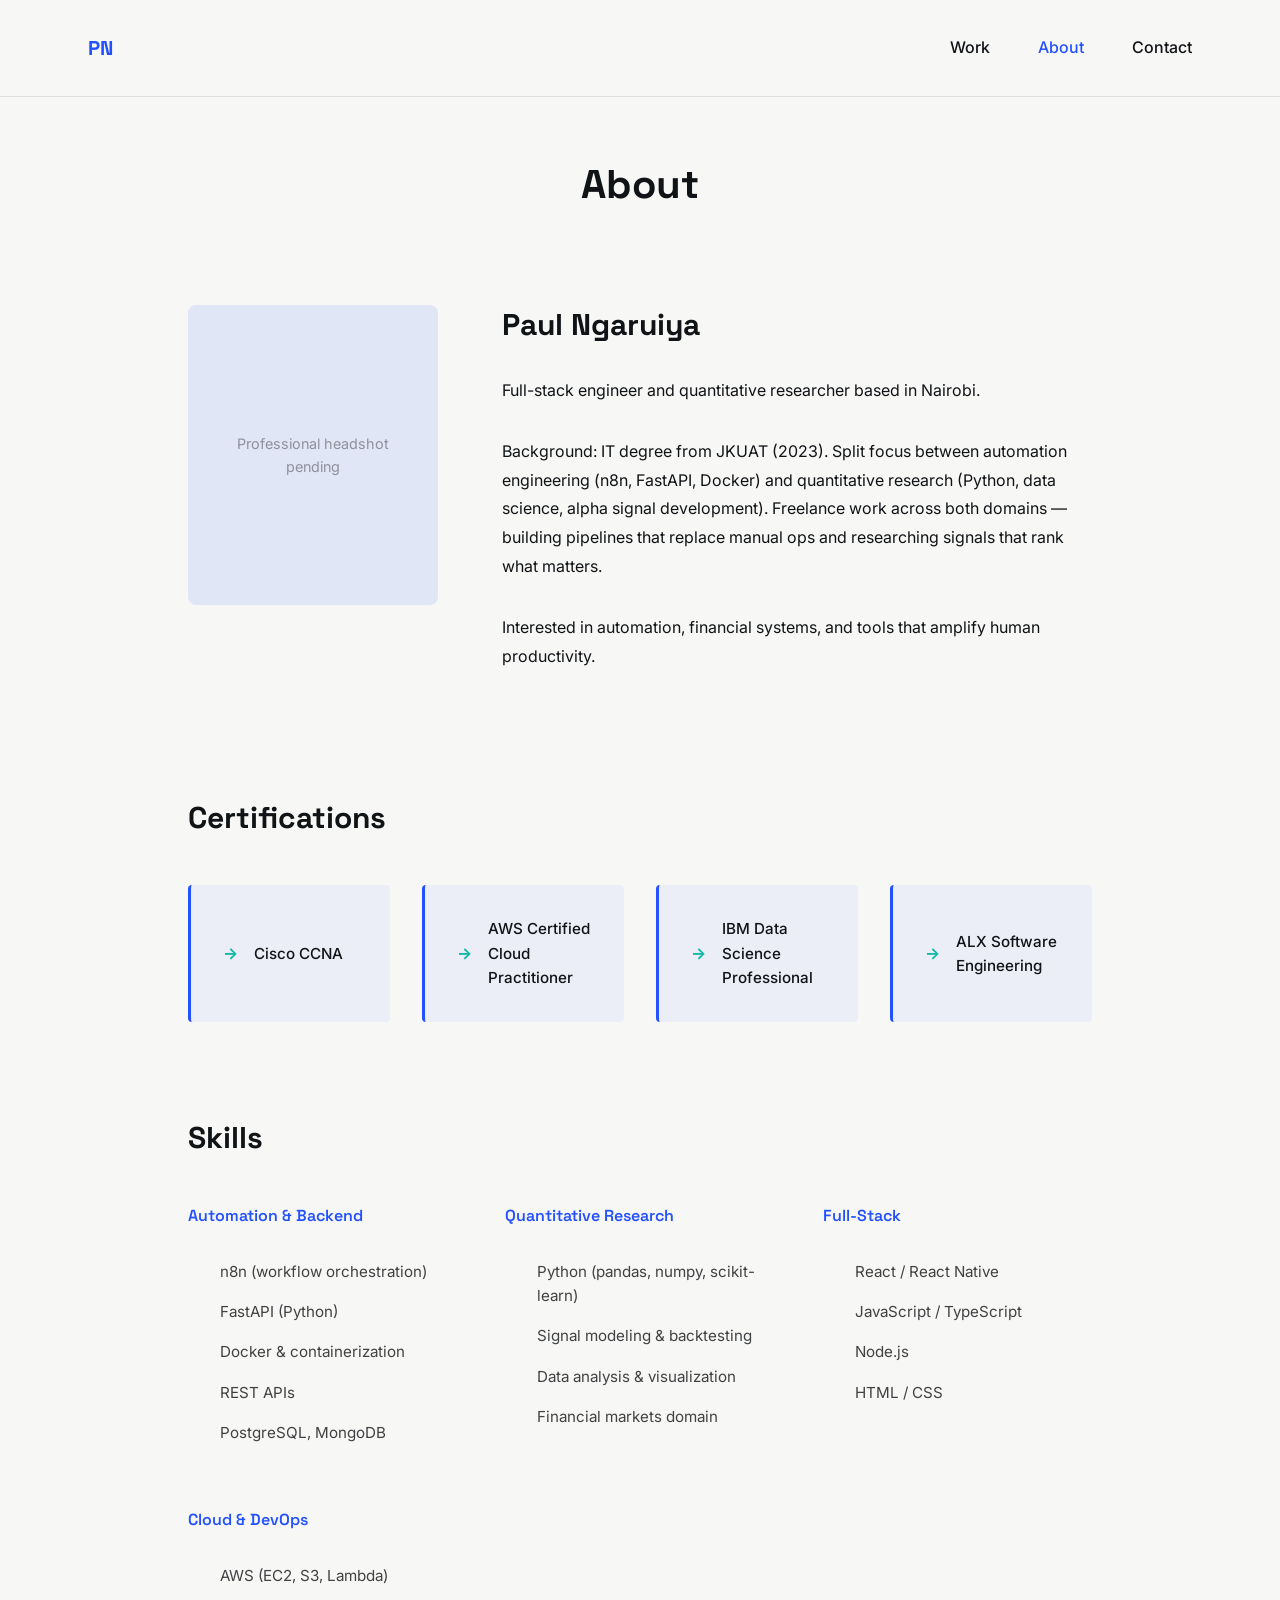
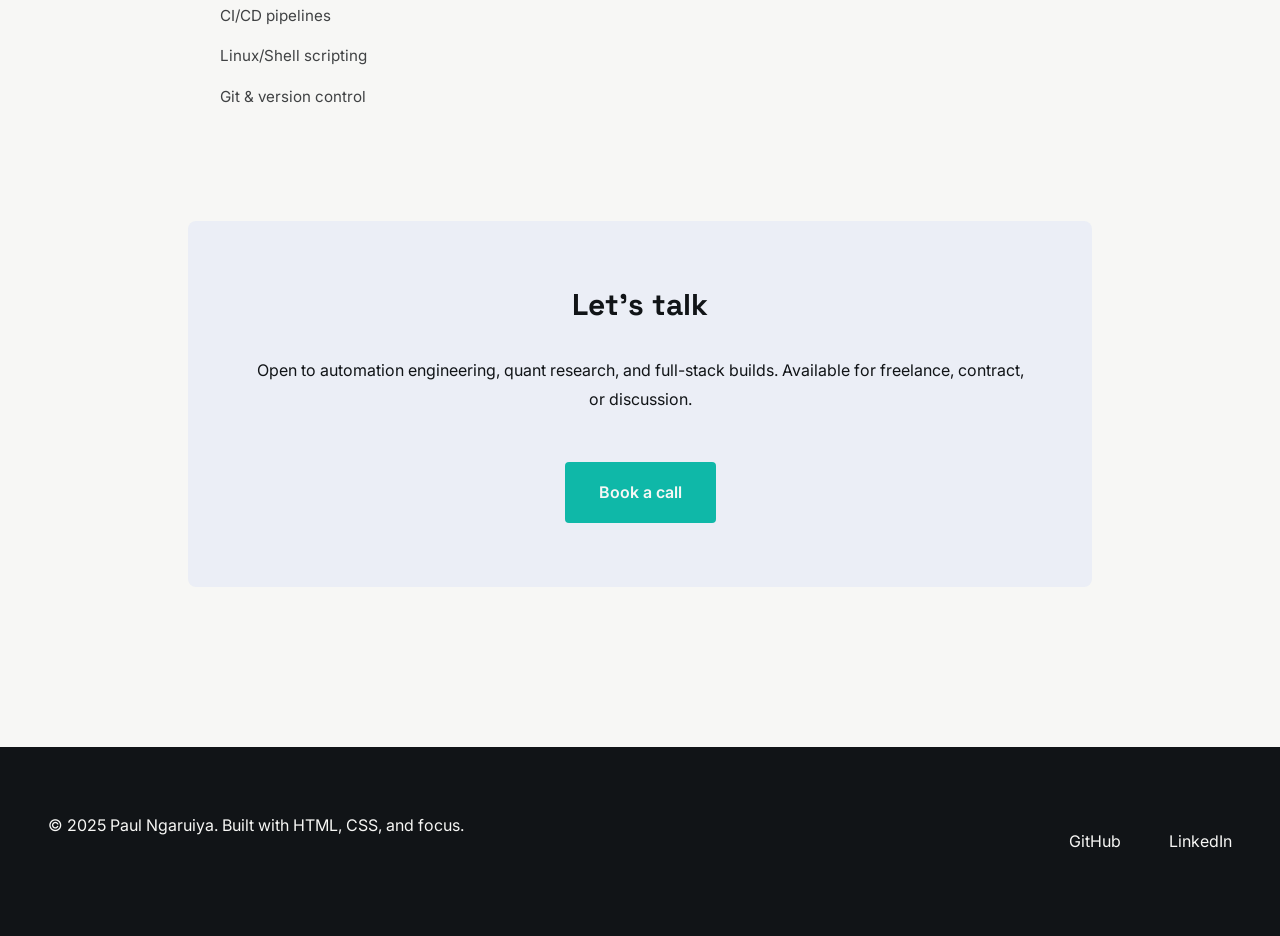
==== about.html @ 65f8c095 "Initial portfolio site structure with HTML, CSS, and assets" ====
<!DOCTYPE html>
<html lang="en">
<head>
    <meta charset="UTF-8">
    <meta name="viewport" content="width=device-width, initial-scale=1.0">
    <title>About — Paul Ngaruiya</title>
    <link rel="preconnect" href="https://fonts.googleapis.com">
    <link rel="preconnect" href="https://fonts.gstatic.com" crossorigin>
    <link href="https://fonts.googleapis.com/css2?family=Inter:wght@400;500;600;700&family=Space+Grotesk:wght@500;600;700&display=swap" rel="stylesheet">
    <link rel="stylesheet" href="css/reset.css">
    <link rel="stylesheet" href="css/theme.css">
    <link rel="stylesheet" href="css/about.css">
</head>
<body>
    <nav class="nav" role="navigation">
        <div class="nav-container">
            <a href="/" class="nav-logo">PN</a>
            <ul class="nav-links">
                <li><a href="/work.html">Work</a></li>
                <li><a href="/about.html" class="active">About</a></li>
                <li><a href="/contact.html">Contact</a></li>
            </ul>
        </div>
    </nav>

    <main class="about-container">
        <header class="about-header">
            <h1>About</h1>
        </header>

        <section class="bio-section">
            <div class="bio-photo-placeholder">Professional headshot pending</div>
            <div class="bio-text">
                <h2>Paul Ngaruiya</h2>
                <p>Full-stack engineer and quantitative researcher based in Nairobi.</p>
                <p>Background: IT degree from JKUAT (2023). Split focus between automation engineering (n8n, FastAPI, Docker) and quantitative research (Python, data science, alpha signal development). Freelance work across both domains — building pipelines that replace manual ops and researching signals that rank what matters.</p>
                <p>Interested in automation, financial systems, and tools that amplify human productivity.</p>
            </div>
        </section>

        <section class="certifications-section">
            <h2>Certifications</h2>
            <div class="cert-strip">
                <div class="cert-item">
                    <span class="cert-icon">→</span>
                    <span class="cert-name">Cisco CCNA</span>
                </div>
                <div class="cert-item">
                    <span class="cert-icon">→</span>
                    <span class="cert-name">AWS Certified Cloud Practitioner</span>
                </div>
                <div class="cert-item">
                    <span class="cert-icon">→</span>
                    <span class="cert-name">IBM Data Science Professional</span>
                </div>
                <div class="cert-item">
                    <span class="cert-icon">→</span>
                    <span class="cert-name">ALX Software Engineering</span>
                </div>
            </div>
        </section>

        <section class="skills-section">
            <h2>Skills</h2>
            <div class="skills-grid">
                <div class="skill-group">
                    <h3>Automation & Backend</h3>
                    <ul>
                        <li>n8n (workflow orchestration)</li>
                        <li>FastAPI (Python)</li>
                        <li>Docker & containerization</li>
                        <li>REST APIs</li>
                        <li>PostgreSQL, MongoDB</li>
                    </ul>
                </div>
                <div class="skill-group">
                    <h3>Quantitative Research</h3>
                    <ul>
                        <li>Python (pandas, numpy, scikit-learn)</li>
                        <li>Signal modeling & backtesting</li>
                        <li>Data analysis & visualization</li>
                        <li>Financial markets domain</li>
                    </ul>
                </div>
                <div class="skill-group">
                    <h3>Full-Stack</h3>
                    <ul>
                        <li>React / React Native</li>
                        <li>JavaScript / TypeScript</li>
                        <li>Node.js</li>
                        <li>HTML / CSS</li>
                    </ul>
                </div>
                <div class="skill-group">
                    <h3>Cloud & DevOps</h3>
                    <ul>
                        <li>AWS (EC2, S3, Lambda)</li>
                        <li>CI/CD pipelines</li>
                        <li>Linux/Shell scripting</li>
                        <li>Git & version control</li>
                    </ul>
                </div>
            </div>
        </section>

        <section class="contact-cta">
            <h2>Let's talk</h2>
            <p>Open to automation engineering, quant research, and full-stack builds. Available for freelance, contract, or discussion.</p>
            <a href="/contact.html" class="btn btn-primary">Book a call</a>
        </section>
    </main>

    <footer class="footer">
        <div class="footer-content">
            <p>&copy; 2025 Paul Ngaruiya. Built with HTML, CSS, and focus.</p>
            <div class="footer-links">
                <a href="https://github.com/mainangaruiya" target="_blank" rel="noopener">GitHub</a>
                <a href="https://linkedin.com/in/paulngaruiya" target="_blank" rel="noopener">LinkedIn</a>
            </div>
        </div>
    </footer>
</body>
</html>
---- css/theme.css ----
/* Theme Variables & Global Styles */
:root {
    --ink: #111417;
    --paper: #F7F7F5;
    --signal-blue: #2451FF;
    --signal-teal: #0FB8A8;
    
    --font-heading: 'Space Grotesk', sans-serif;
    --font-body: 'Inter', sans-serif;
    
    --space-xs: 0.5rem;
    --space-sm: 1rem;
    --space-md: 2rem;
    --space-lg: 3rem;
    --space-xl: 4rem;
    --space-2xl: 6rem;
}

body {
    font-family: var(--font-body);
    background-color: var(--paper);
    color: var(--ink);
    line-height: 1.6;
    font-size: 16px;
}

/* Typography */
h1 {
    font-family: var(--font-heading);
    font-size: 2.5rem;
    line-height: 1.2;
    font-weight: 700;
}

h2 {
    font-family: var(--font-heading);
    font-size: 1.875rem;
    line-height: 1.3;
    font-weight: 700;
    margin-bottom: var(--space-md);
}

h3 {
    font-family: var(--font-heading);
    font-size: 1.25rem;
    line-height: 1.4;
    font-weight: 600;
    margin-bottom: var(--space-sm);
}

p {
    margin-bottom: var(--space-md);
    line-height: 1.8;
}

/* Navigation */
.nav {
    position: sticky;
    top: 0;
    background-color: var(--paper);
    border-bottom: 1px solid rgba(17, 20, 23, 0.1);
    z-index: 100;
}

.nav-container {
    max-width: 1200px;
    margin: 0 auto;
    padding: var(--space-md) var(--space-lg);
    display: flex;
    justify-content: space-between;
    align-items: center;
}

.nav-logo {
    font-family: var(--font-heading);
    font-size: 1.25rem;
    font-weight: 700;
    color: var(--signal-blue);
}

.nav-links {
    display: flex;
    gap: var(--space-lg);
}

.nav-links a {
    font-weight: 500;
    transition: color 0.2s ease;
    position: relative;
}

.nav-links a:hover,
.nav-links a.active {
    color: var(--signal-blue);
}

/* Buttons */
.btn {
    display: inline-block;
    padding: var(--space-sm) var(--space-md);
    border-radius: 4px;
    font-weight: 600;
    text-align: center;
    transition: all 0.2s ease;
    border: 2px solid transparent;
}

.btn-primary {
    background-color: var(--signal-teal);
    color: var(--paper);
}

.btn-primary:hover {
    background-color: #0a9a8e;
}

.btn-secondary {
    background-color: var(--signal-blue);
    color: var(--paper);
}

.btn-secondary:hover {
    background-color: #1a3acc;
}

/* Links */
.link-arrow {
    color: var(--signal-blue);
    font-weight: 500;
    transition: all 0.2s ease;
    display: inline-flex;
    align-items: center;
    gap: var(--space-xs);
}

.link-arrow:hover {
    gap: var(--space-sm);
}

/* Tags */
.tag {
    display: inline-block;
    padding: 0.25rem 0.75rem;
    background-color: rgba(36, 81, 255, 0.1);
    color: var(--signal-blue);
    font-size: 0.875rem;
    font-weight: 500;
    border-radius: 3px;
}

/* Footer */
.footer {
    background-color: var(--ink);
    color: var(--paper);
    margin-top: var(--space-2xl);
    padding: var(--space-xl) var(--space-lg);
}

.footer-content {
    max-width: 1200px;
    margin: 0 auto;
    display: flex;
    justify-content: space-between;
    align-items: center;
    flex-wrap: wrap;
    gap: var(--space-lg);
}

.footer-links {
    display: flex;
    gap: var(--space-lg);
}

.footer-links a {
    color: var(--paper);
    transition: color 0.2s ease;
}

.footer-links a:hover {
    color: var(--signal-teal);
}

/* Utility */
.container {
    max-width: 1200px;
    margin: 0 auto;
    padding: 0 var(--space-lg);
}

@media (max-width: 768px) {
    h1 {
        font-size: 2rem;
    }
    
    h2 {
        font-size: 1.5rem;
    }
    
    .nav-container {
        padding: var(--space-md);
    }
    
    .nav-links {
        gap: var(--space-md);
    }
    
    .footer-content {
        flex-direction: column;
        align-items: flex-start;
    }
}
---- css/about.css ----
/* About Page Styles */
.about-container {
    max-width: 1000px;
    margin: 0 auto;
    padding: var(--space-xl) var(--space-lg);
}

.about-header {
    text-align: center;
    margin-bottom: var(--space-2xl);
}

.about-header h1 {
    margin-bottom: 0;
}

/* Bio Section */
.bio-section {
    display: grid;
    grid-template-columns: 250px 1fr;
    gap: var(--space-xl);
    margin-bottom: var(--space-2xl);
    align-items: start;
}

.bio-photo-placeholder {
    width: 100%;
    height: 300px;
    background-color: rgba(36, 81, 255, 0.1);
    border-radius: 8px;
    display: flex;
    align-items: center;
    justify-content: center;
    color: rgba(17, 20, 23, 0.4);
    text-align: center;
    padding: var(--space-md);
    font-size: 0.9rem;
}

.bio-text h2 {
    margin-bottom: var(--space-md);
}

.bio-text p {
    font-size: 1rem;
    line-height: 1.8;
}

/* Certifications */
.certifications-section {
    margin-bottom: var(--space-2xl);
}

.certifications-section h2 {
    margin-bottom: var(--space-lg);
}

.cert-strip {
    display: grid;
    grid-template-columns: repeat(auto-fit, minmax(200px, 1fr));
    gap: var(--space-md);
}

.cert-item {
    display: flex;
    align-items: center;
    gap: var(--space-sm);
    padding: var(--space-md);
    background-color: rgba(36, 81, 255, 0.05);
    border-left: 3px solid var(--signal-blue);
    border-radius: 4px;
}

.cert-icon {
    color: var(--signal-teal);
    font-weight: 700;
}

.cert-name {
    font-weight: 500;
    font-size: 0.95rem;
}

/* Skills */
.skills-section {
    margin-bottom: var(--space-2xl);
}

.skills-section h2 {
    margin-bottom: var(--space-lg);
}

.skills-grid {
    display: grid;
    grid-template-columns: repeat(auto-fit, minmax(250px, 1fr));
    gap: var(--space-lg);
}

.skill-group h3 {
    font-size: 1rem;
    margin-bottom: var(--space-md);
    color: var(--signal-blue);
}

.skill-group ul {
    margin-left: var(--space-md);
}

.skill-group li {
    margin-bottom: var(--space-sm);
    font-size: 0.95rem;
    color: rgba(17, 20, 23, 0.8);
}

/* Contact CTA */
.contact-cta {
    text-align: center;
    padding: var(--space-xl);
    background-color: rgba(36, 81, 255, 0.05);
    border-radius: 8px;
}

.contact-cta h2 {
    margin-bottom: var(--space-md);
}

.contact-cta p {
    margin-bottom: var(--space-lg);
}

@media (max-width: 768px) {
    .bio-section {
        grid-template-columns: 1fr;
    }
    
    .bio-photo-placeholder {
        height: 250px;
    }
}
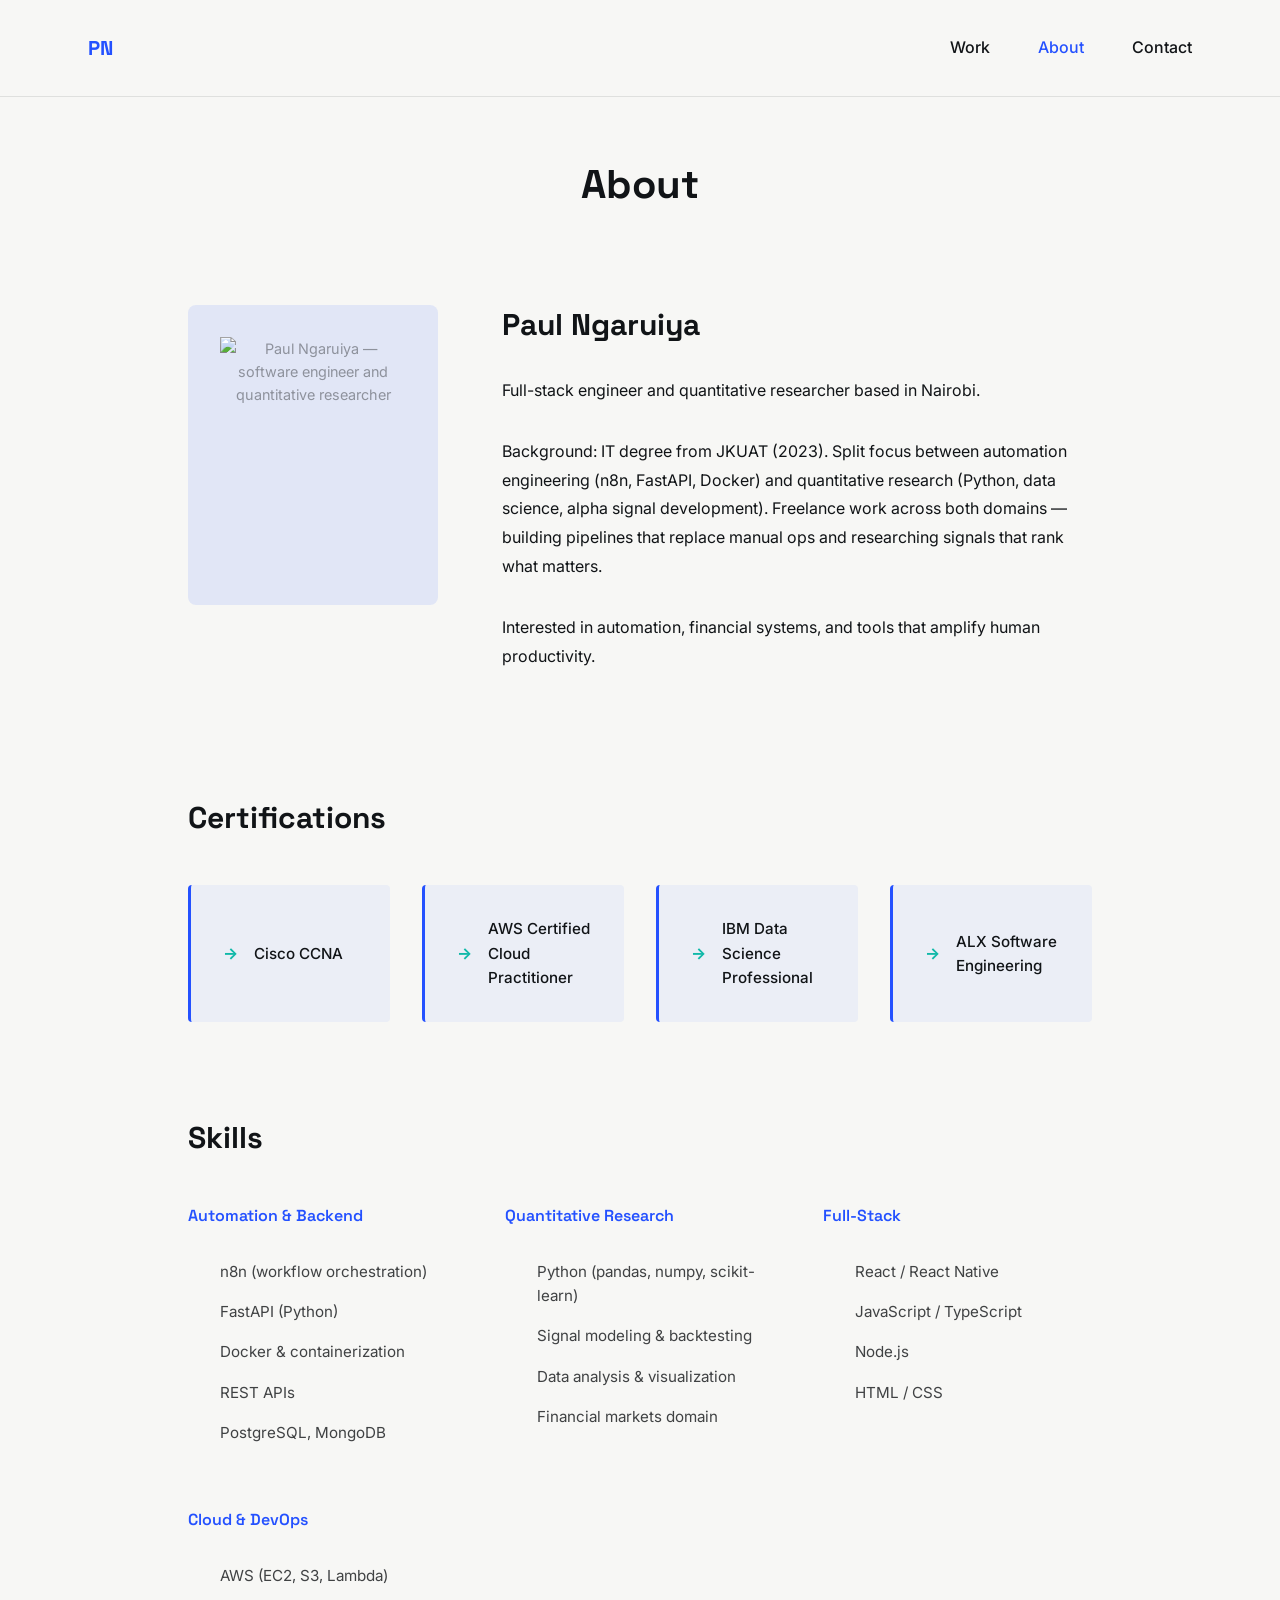
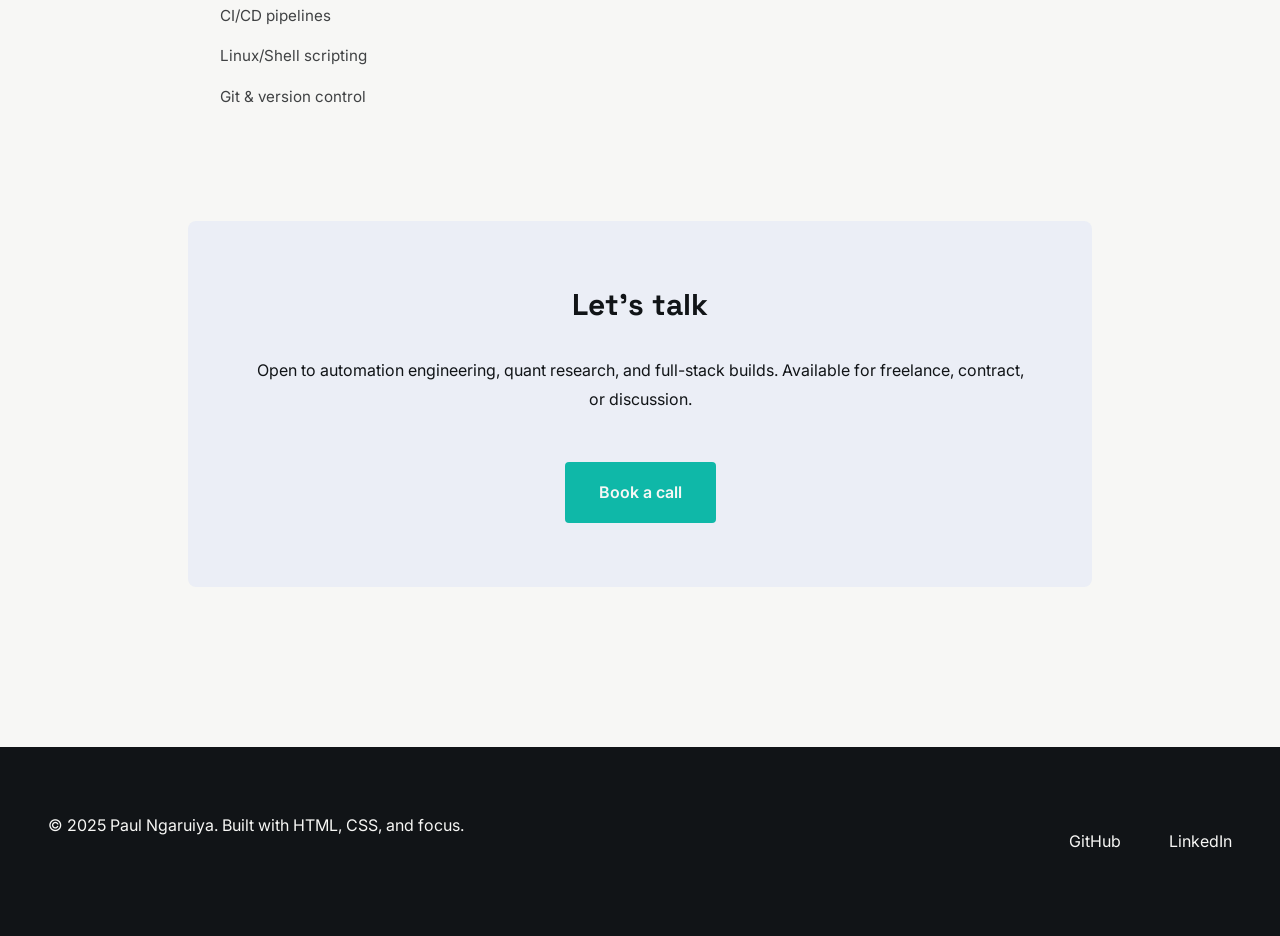
==== commit 9dc259c8: "fix" ====
--- a/about.html
+++ b/about.html
@@ -3,22 +3,44 @@
 <head>
     <meta charset="UTF-8">
     <meta name="viewport" content="width=device-width, initial-scale=1.0">
-    <title>About — Paul Ngaruiya</title>
+    <title>About: Automation Engineer &amp; Quant Researcher — Paul Ngaruiya</title>
+    <meta name="description" content="Paul Ngaruiya — full-stack engineer and quantitative researcher in Nairobi. JKUAT IT graduate, CCNA and AWS certified, working across n8n automation, FastAPI, and Python signal research.">
+
+    <!-- Open Graph -->
+    <meta property="og:title" content="About: Automation Engineer &amp; Quant Researcher — Paul Ngaruiya">
+    <meta property="og:description" content="Nairobi-based engineer splitting focus between automation (n8n, FastAPI, Docker) and quantitative research (Python, backtesting, alpha signals).">
+    <meta property="og:image" content="https://mainangaruiya.github.io/mainangaruiya/og-image.png">
+    <meta property="og:url" content="https://mainangaruiya.github.io/mainangaruiya/about.html">
+    <meta property="og:type" content="profile">
+
+    <!-- Twitter -->
+    <meta name="twitter:card" content="summary_large_image">
+    <meta name="twitter:title" content="About: Automation Engineer &amp; Quant Researcher — Paul Ngaruiya">
+    <meta name="twitter:description" content="Nairobi-based engineer splitting focus between automation (n8n, FastAPI, Docker) and quantitative research (Python, backtesting, alpha signals).">
+    <meta name="twitter:image" content="https://mainangaruiya.github.io/mainangaruiya/og-image.png">
+
+    <!-- Favicon (relative paths — site lives at /mainangaruiya/) -->
+    <link rel="icon" href="favicon.ico" sizes="any">
+    <link rel="icon" href="favicon.svg" type="image/svg+xml">
+    <link rel="apple-touch-icon" href="apple-touch-icon.png">
+
     <link rel="preconnect" href="https://fonts.googleapis.com">
     <link rel="preconnect" href="https://fonts.gstatic.com" crossorigin>
     <link href="https://fonts.googleapis.com/css2?family=Inter:wght@400;500;600;700&family=Space+Grotesk:wght@500;600;700&display=swap" rel="stylesheet">
     <link rel="stylesheet" href="css/reset.css">
     <link rel="stylesheet" href="css/theme.css">
     <link rel="stylesheet" href="css/about.css">
+
+    <!-- CLOUDFLARE ANALYTICS SCRIPT GOES HERE -->
 </head>
 <body>
     <nav class="nav" role="navigation">
         <div class="nav-container">
-            <a href="/" class="nav-logo">PN</a>
+            <a href="index.html" class="nav-logo">PN</a>
             <ul class="nav-links">
-                <li><a href="/work.html">Work</a></li>
-                <li><a href="/about.html" class="active">About</a></li>
-                <li><a href="/contact.html">Contact</a></li>
+                <li><a href="work.html">Work</a></li>
+                <li><a href="about.html" class="active">About</a></li>
+                <li><a href="contact.html">Contact</a></li>
             </ul>
         </div>
     </nav>
@@ -29,7 +51,12 @@
         </header>
 
         <section class="bio-section">
-            <div class="bio-photo-placeholder">Professional headshot pending</div>
+            <img
+                    class="bio-photo-placeholder"
+                    src="https://images.unsplash.com/photo-1507003211169-0a1dd7228f2d?w=500&h=600&fit=crop&auto=format"
+                    alt="Paul Ngaruiya — software engineer and quantitative researcher"
+                    style="object-fit:cover;"
+                    loading="lazy">
             <div class="bio-text">
                 <h2>Paul Ngaruiya</h2>
                 <p>Full-stack engineer and quantitative researcher based in Nairobi.</p>
@@ -106,7 +133,7 @@
         <section class="contact-cta">
             <h2>Let's talk</h2>
             <p>Open to automation engineering, quant research, and full-stack builds. Available for freelance, contract, or discussion.</p>
-            <a href="/contact.html" class="btn btn-primary">Book a call</a>
+            <a href="contact.html" class="btn btn-primary">Book a call</a>
         </section>
     </main>
 
